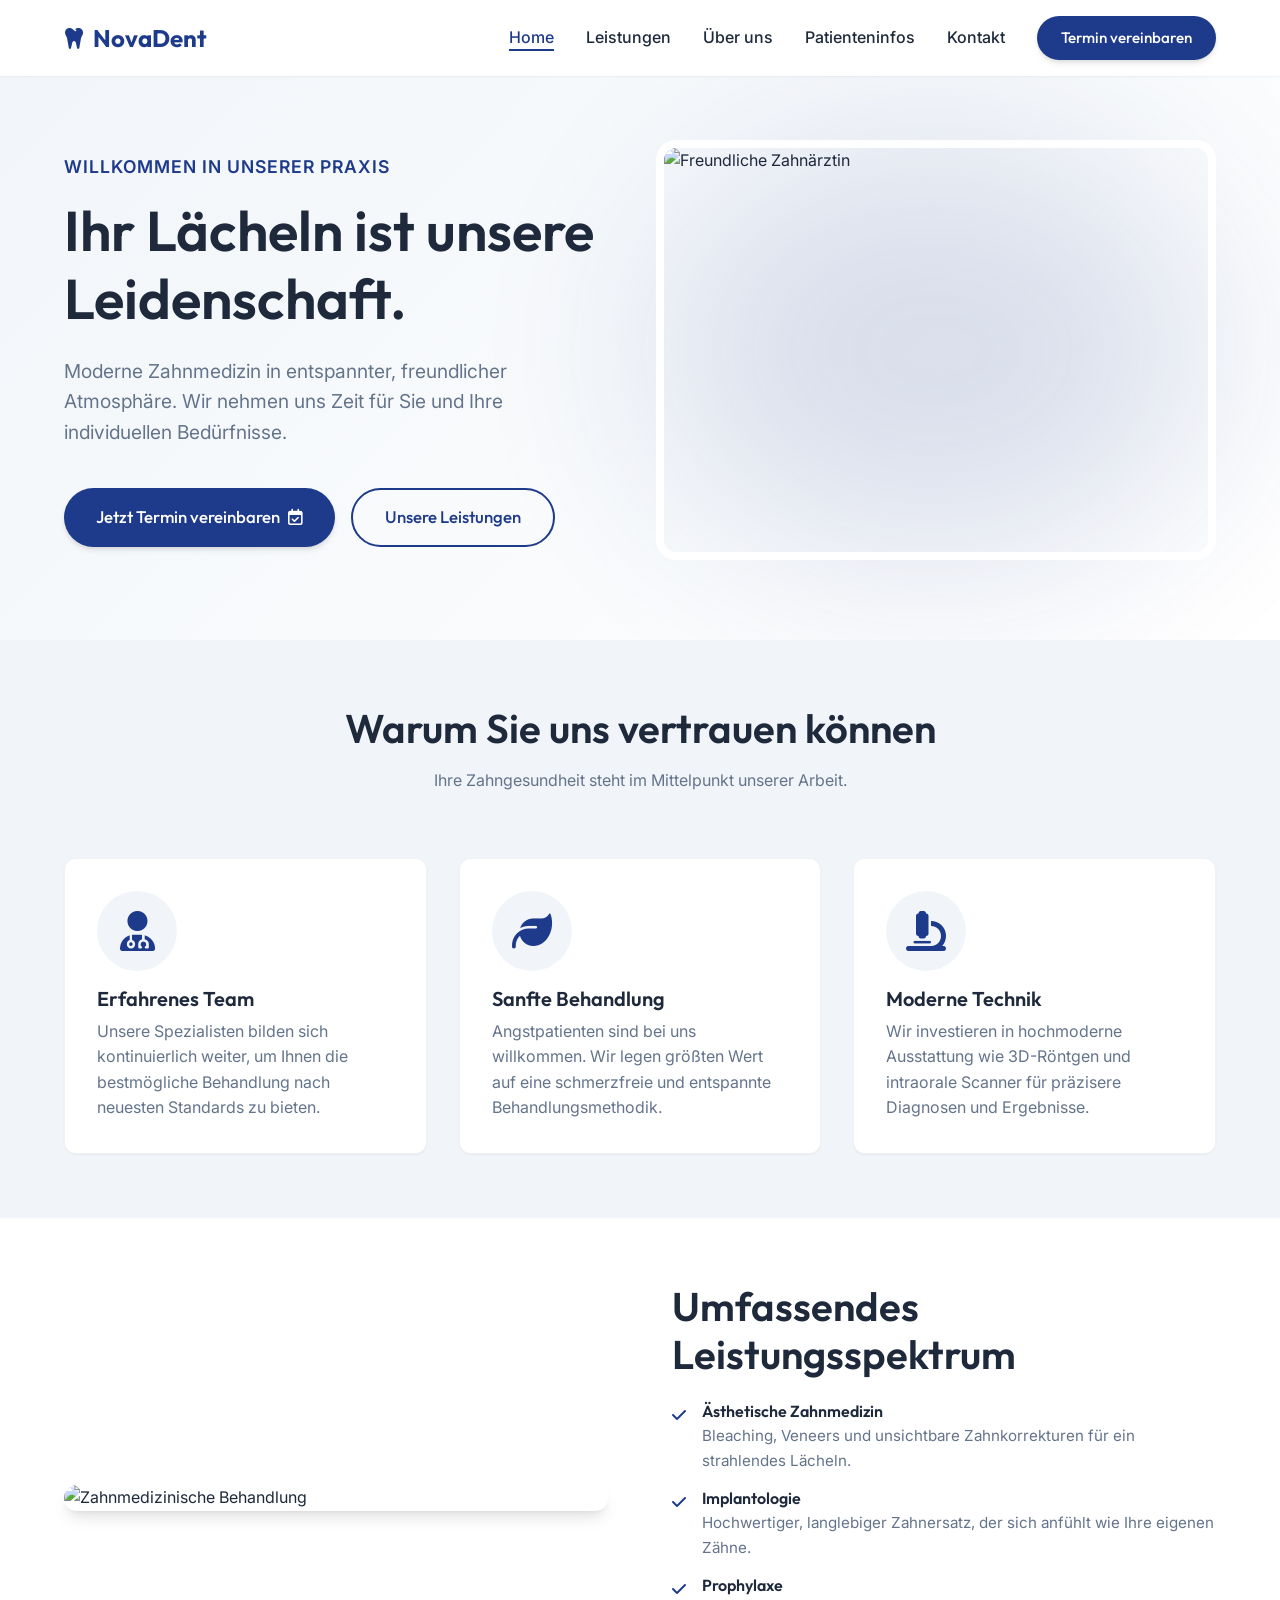
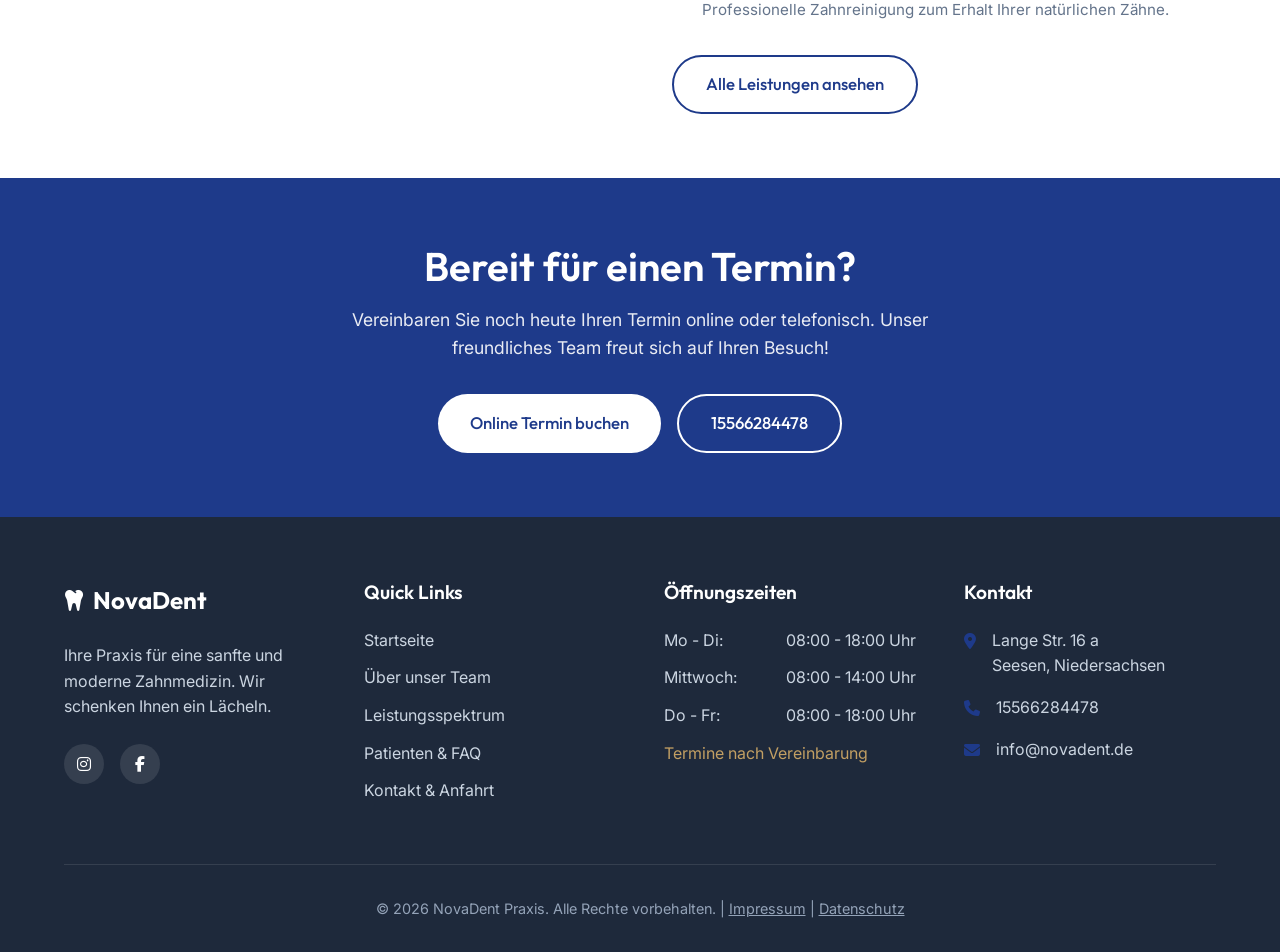
==== index.html @ 2373de5b "Website hochgeladen" ====
<!DOCTYPE html>
<html lang="de">

<head>
    <meta charset="UTF-8">
    <meta name="viewport" content="width=device-width, initial-scale=1.0">
    <title>Zahnarztpraxis Dr. Muster | Moderne & Sanfte Zahnheilkunde</title>
    <meta name="description"
        content="Ihre moderne Zahnarztpraxis für Implantologie, Ästhetik und angstfreie Behandlung. Vereinbaren Sie jetzt einen Termin!">

    <!-- Font Awesome for Icons -->
    <link rel="stylesheet" href="https://cdnjs.cloudflare.com/ajax/libs/font-awesome/6.4.0/css/all.min.css">

    <!-- Core CSS -->
    <link rel="stylesheet" href="css/styles.css">
</head>

<body>

    <!-- Header & Navigation -->
    <header class="site-header">
        <div class="container header-inner">
            <a href="index.html" class="logo">
                <i class="fa-solid fa-tooth"></i>
                <span style="color: var(--primary-color);">Nova<strong>Dent</strong></span>
            </a>

            <button class="mobile-menu-btn" aria-label="Menu">
                <i class="fa-solid fa-bars"></i>
            </button>

            <nav class="main-nav">
                <ul>
                    <li><a href="index.html" class="nav-link active">Home</a></li>
                    <li><a href="leistungen.html" class="nav-link">Leistungen</a></li>
                    <li><a href="ueber-uns.html" class="nav-link">Über uns</a></li>
                    <li><a href="patienten.html" class="nav-link">Patienteninfos</a></li>
                    <li><a href="kontakt.html" class="nav-link">Kontakt</a></li>
                    <li><a href="kontakt.html" class="btn btn-primary"
                            style="padding: 0.6rem 1.5rem; font-size: 0.95rem;">Termin vereinbaren</a></li>
                </ul>
            </nav>
        </div>
    </header>

    <main>
        <!-- Hero Section -->
        <section class="hero-section"
            style="padding-top: 140px; padding-bottom: 80px; position: relative; overflow: hidden; background: linear-gradient(135deg, var(--secondary-color) 0%, rgba(255,255,255,1) 100%);">
            <div class="container grid grid-2" style="align-items: center;">
                <div class="hero-content fade-in" style="z-index: 1;">
                    <span
                        style="color: var(--primary-color); font-weight: 600; font-size: 1.1rem; text-transform: uppercase; letter-spacing: 1px; display: block; margin-bottom: 1rem;">Willkommen
                        in unserer Praxis</span>
                    <h1 style="font-size: 3.5rem; margin-bottom: 1.5rem; color: var(--text-dark);">Ihr Lächeln ist
                        unsere Leidenschaft.</h1>
                    <p style="font-size: 1.2rem; color: var(--text-muted); margin-bottom: 2.5rem; max-width: 500px;">
                        Moderne Zahnmedizin in entspannter, freundlicher Atmosphäre. Wir nehmen uns Zeit für Sie und
                        Ihre individuellen Bedürfnisse.
                    </p>
                    <div style="display: flex; gap: 1rem; flex-wrap: wrap;">
                        <a href="kontakt.html" class="btn btn-primary">Jetzt Termin vereinbaren <i
                                class="fa-regular fa-calendar-check" style="margin-left: 0.5rem;"></i></a>
                        <a href="leistungen.html" class="btn btn-outline">Unsere Leistungen</a>
                    </div>
                </div>
                <div class="hero-image fade-in" style="position: relative; z-index: 1;">
                    <!-- Placeholder for Hero Image - Soft glowing effect behind -->
                    <div
                        style="position: absolute; width: 100%; height: 100%; background: var(--primary-color); border-radius: 50%; filter: blur(100px); opacity: 0.15; top: 0; left: 0; z-index: -1;">
                    </div>
                    <img src="https://images.unsplash.com/photo-1606811841689-23dfddce3e95?ixlib=rb-4.0.3&auto=format&fit=crop&w=800&q=80"
                        alt="Freundliche Zahnärztin"
                        style="border-radius: 20px; box-shadow: var(--shadow-xl); object-fit: cover; aspect-ratio: 4/3; width: 100%; border: 8px solid white;">
                </div>
            </div>
        </section>

        <!-- Trust / Features Section -->
        <section class="section section-bg">
            <div class="container">
                <div class="text-center mb-xl fade-in">
                    <h2 style="font-size: 2.5rem;">Warum Sie uns vertrauen können</h2>
                    <p class="text-muted" style="max-width: 600px; margin: 1rem auto 0;">Ihre Zahngesundheit steht im
                        Mittelpunkt unserer Arbeit.</p>
                </div>

                <div class="grid grid-3">
                    <div class="card fade-in" style="transition-delay: 0.1s;">
                        <div class="card-icon"><i class="fa-solid fa-user-doctor"></i></div>
                        <h3 class="card-title">Erfahrenes Team</h3>
                        <p class="card-desc">Unsere Spezialisten bilden sich kontinuierlich weiter, um Ihnen die
                            bestmögliche Behandlung nach neuesten Standards zu bieten.</p>
                    </div>
                    <div class="card fade-in" style="transition-delay: 0.2s;">
                        <div class="card-icon"><i class="fa-solid fa-leaf"></i></div>
                        <h3 class="card-title">Sanfte Behandlung</h3>
                        <p class="card-desc">Angstpatienten sind bei uns willkommen. Wir legen größten Wert auf eine
                            schmerzfreie und entspannte Behandlungsmethodik.</p>
                    </div>
                    <div class="card fade-in" style="transition-delay: 0.3s;">
                        <div class="card-icon"><i class="fa-solid fa-microscope"></i></div>
                        <h3 class="card-title">Moderne Technik</h3>
                        <p class="card-desc">Wir investieren in hochmoderne Ausstattung wie 3D-Röntgen und intraorale
                            Scanner für präzisere Diagnosen und Ergebnisse.</p>
                    </div>
                </div>
            </div>
        </section>

        <!-- Mini Services Teaser -->
        <section class="section">
            <div class="container">
                <div class="grid grid-2" style="align-items: center; gap: 4rem;">
                    <div class="fade-in">
                        <img src="https://images.unsplash.com/photo-1629909615184-74f495363b67?ixlib=rb-4.0.3&auto=format&fit=crop&w=800&q=80"
                            alt="Zahnmedizinische Behandlung"
                            style="border-radius: 20px; box-shadow: var(--shadow-lg);">
                    </div>
                    <div class="fade-in">
                        <h2 style="font-size: 2.5rem; margin-bottom: 1.5rem;">Umfassendes Leistungsspektrum</h2>
                        <ul style="margin-bottom: 2rem;">
                            <li style="display: flex; align-items: flex-start; gap: 1rem; margin-bottom: 1rem;">
                                <i class="fa-solid fa-check" style="color: var(--primary-color); margin-top: 5px;"></i>
                                <div>
                                    <h4 style="margin-bottom: 0.2rem;">Ästhetische Zahnmedizin</h4>
                                    <p class="text-muted" style="font-size: 0.95rem;">Bleaching, Veneers und unsichtbare
                                        Zahnkorrekturen für ein strahlendes Lächeln.</p>
                                </div>
                            </li>
                            <li style="display: flex; align-items: flex-start; gap: 1rem; margin-bottom: 1rem;">
                                <i class="fa-solid fa-check" style="color: var(--primary-color); margin-top: 5px;"></i>
                                <div>
                                    <h4 style="margin-bottom: 0.2rem;">Implantologie</h4>
                                    <p class="text-muted" style="font-size: 0.95rem;">Hochwertiger, langlebiger
                                        Zahnersatz, der sich anfühlt wie Ihre eigenen Zähne.</p>
                                </div>
                            </li>
                            <li style="display: flex; align-items: flex-start; gap: 1rem; margin-bottom: 1rem;">
                                <i class="fa-solid fa-check" style="color: var(--primary-color); margin-top: 5px;"></i>
                                <div>
                                    <h4 style="margin-bottom: 0.2rem;">Prophylaxe</h4>
                                    <p class="text-muted" style="font-size: 0.95rem;">Professionelle Zahnreinigung zum
                                        Erhalt Ihrer natürlichen Zähne.</p>
                                </div>
                            </li>
                        </ul>
                        <a href="leistungen.html" class="btn btn-outline" style="min-width: 200px;">Alle Leistungen
                            ansehen</a>
                    </div>
                </div>
            </div>
        </section>

        <!-- Call to Action Section -->
        <section class="section" style="background-color: var(--primary-color); color: white; text-align: center;">
            <div class="container fade-in">
                <h2 style="color: white; font-size: 2.5rem; margin-bottom: 1rem;">Bereit für einen Termin?</h2>
                <p
                    style="font-size: 1.1rem; opacity: 0.9; margin-bottom: 2rem; max-width: 600px; margin-left: auto; margin-right: auto;">
                    Vereinbaren Sie noch heute Ihren Termin online oder telefonisch. Unser freundliches Team freut sich
                    auf Ihren Besuch!
                </p>
                <div style="display: flex; gap: 1rem; justify-content: center; flex-wrap: wrap;">
                    <a href="kontakt.html" class="btn"
                        style="background-color: white; color: var(--primary-color);">Online Termin buchen</a>
                    <a href="tel:15566284478" class="btn btn-outline"
                        style="border-color: white; color: white;">15566284478</a>
                </div>
            </div>
        </section>
    </main>

    <!-- Footer -->
    <footer class="site-footer">
        <div class="container">
            <div class="footer-grid">
                <div class="footer-col">
                    <a href="index.html" class="logo"
                        style="color: white; margin-bottom: 1.5rem; display: inline-flex;">
                        <i class="fa-solid fa-tooth"></i>
                        <span style="color: white;">Nova<strong>Dent</strong></span>
                    </a>
                    <p style="color: #cbd5e1; margin-bottom: 1.5rem;">
                        Ihre Praxis für eine sanfte und moderne Zahnmedizin. Wir schenken Ihnen ein Lächeln.
                    </p>
                    <div style="display: flex; gap: 1rem;">
                        <a href="#"
                            style="width: 40px; height: 40px; border-radius: 50%; background: rgba(255,255,255,0.1); display: flex; align-items: center; justify-content: center; color: white; transition: all 0.3s;"><i
                                class="fa-brands fa-instagram"></i></a>
                        <a href="#"
                            style="width: 40px; height: 40px; border-radius: 50%; background: rgba(255,255,255,0.1); display: flex; align-items: center; justify-content: center; color: white; transition: all 0.3s;"><i
                                class="fa-brands fa-facebook-f"></i></a>
                    </div>
                </div>

                <div class="footer-col">
                    <h4>Quick Links</h4>
                    <ul class="footer-links">
                        <li><a href="index.html">Startseite</a></li>
                        <li><a href="ueber-uns.html">Über unser Team</a></li>
                        <li><a href="leistungen.html">Leistungsspektrum</a></li>
                        <li><a href="patienten.html">Patienten & FAQ</a></li>
                        <li><a href="kontakt.html">Kontakt & Anfahrt</a></li>
                    </ul>
                </div>

                <div class="footer-col">
                    <h4>Öffnungszeiten</h4>
                    <ul class="footer-links" style="color: #cbd5e1;">
                        <li style="display: flex; justify-content: space-between;"><span>Mo - Di:</span> <span>08:00 -
                                18:00 Uhr</span></li>
                        <li style="display: flex; justify-content: space-between;"><span>Mittwoch:</span> <span>08:00 -
                                14:00 Uhr</span></li>
                        <li style="display: flex; justify-content: space-between;"><span>Do - Fr:</span> <span>08:00 -
                                18:00 Uhr</span></li>
                        <li
                            style="display: flex; justify-content: space-between; margin-top: 0.5rem; color: var(--accent-color);">
                            <span>Termine nach Vereinbarung</span>
                        </li>
                    </ul>
                </div>

                <div class="footer-col">
                    <h4>Kontakt</h4>
                    <ul class="footer-contact">
                        <li>
                            <i class="fa-solid fa-location-dot"></i>
                            <div>
                                Lange Str. 16 a<br>
                                Seesen, Niedersachsen
                            </div>
                        </li>
                        <li>
                            <i class="fa-solid fa-phone"></i>
                            <div>
                                <a href="tel:15566284478" style="color: inherit;">15566284478</a>
                            </div>
                        </li>
                        <li>
                            <i class="fa-solid fa-envelope"></i>
                            <div>
                                <a href="mailto:info@novadent.de" style="color: inherit;">info@novadent.de</a>
                            </div>
                        </li>
                    </ul>
                </div>
            </div>

            <div class="footer-bottom">
                <p>&copy; 2026 NovaDent Praxis. Alle Rechte vorbehalten. | <a href="impressum.html"
                        style="color: inherit; text-decoration: underline;">Impressum</a> | <a href="#"
                        style="color: inherit; text-decoration: underline;">Datenschutz</a></p>
            </div>
        </div>
    </footer>

    <!-- Core Script -->
    <script src="js/main.js"></script>
</body>

</html>
---- css/styles.css ----
@import url('https://fonts.googleapis.com/css2?family=Inter:wght@300;400;500;600&family=Outfit:wght@300;400;500;600;700&display=swap');

:root {
  /* Colors */
  --primary-color: #1e3a8a;
  /* Deep Navy Blue */
  --primary-hover: #1e40af;
  /* Brighter Navy */
  --secondary-color: #f1f5f9;
  /* Slate 100 soft gray */
  --accent-color: #c29f63;
  /* Champagne Gold */
  --accent-hover: #9c7b41;

  --text-dark: #1e293b;
  --text-muted: #64748b;
  --bg-color: #ffffff;
  --bg-section: #f1f5f9;

  /* Typography */
  --font-heading: 'Outfit', sans-serif;
  --font-body: 'Inter', sans-serif;

  /* Layout & Spacing */
  --container-width: 1200px;
  --spacing-sm: 0.5rem;
  --spacing-md: 1rem;
  --spacing-lg: 2rem;
  --spacing-xl: 4rem;
  --spacing-xxl: 6rem;

  /* UI Elements */
  --border-radius: 12px;
  --border-radius-pill: 9999px;
  --shadow-sm: 0 1px 2px 0 rgb(0 0 0 / 0.05);
  --shadow-md: 0 4px 6px -1px rgb(0 0 0 / 0.1), 0 2px 4px -2px rgb(0 0 0 / 0.1);
  --shadow-lg: 0 10px 15px -3px rgb(0 0 0 / 0.1), 0 4px 6px -4px rgb(0 0 0 / 0.1);

  /* Transitions */
  --transition-fast: 0.2s ease-in-out;
  --transition-normal: 0.3s ease-in-out;
}

/* ========================================= */
/* Reset & Base Styles                       */
/* ========================================= */
* {
  margin: 0;
  padding: 0;
  box-sizing: border-box;
}

html {
  scroll-behavior: smooth;
  font-size: 16px;
}

body {
  font-family: var(--font-body);
  color: var(--text-dark);
  background-color: var(--bg-color);
  line-height: 1.6;
  overflow-x: hidden;
}

h1,
h2,
h3,
h4,
h5,
h6 {
  font-family: var(--font-heading);
  font-weight: 600;
  line-height: 1.2;
  color: var(--text-dark);
}

a {
  text-decoration: none;
  color: inherit;
}

ul {
  list-style: none;
}

img {
  max-width: 100%;
  height: auto;
  display: block;
}

/* ========================================= */
/* Layout & Utilities                        */
/* ========================================= */
.container {
  max-width: var(--container-width);
  margin: 0 auto;
  padding: 0 1.5rem;
}

.section {
  padding: var(--spacing-xl) 0;
}

.section-bg {
  background-color: var(--bg-section);
}

.text-center {
  text-align: center;
}

.text-muted {
  color: var(--text-muted);
}

.mb-sm {
  margin-bottom: var(--spacing-sm);
}

.mb-md {
  margin-bottom: var(--spacing-md);
}

.mb-lg {
  margin-bottom: var(--spacing-lg);
}

.mb-xl {
  margin-bottom: var(--spacing-xl);
}

.grid {
  display: grid;
  gap: 2rem;
}

.grid-2 {
  grid-template-columns: repeat(1, 1fr);
}

.grid-3 {
  grid-template-columns: repeat(1, 1fr);
}

.grid-4 {
  grid-template-columns: repeat(1, 1fr);
}

@media (min-width: 768px) {
  .grid-2 {
    grid-template-columns: repeat(2, 1fr);
  }

  .grid-3 {
    grid-template-columns: repeat(2, 1fr);
  }

  .grid-4 {
    grid-template-columns: repeat(2, 1fr);
  }
}

@media (min-width: 1024px) {
  .grid-3 {
    grid-template-columns: repeat(3, 1fr);
  }

  .grid-4 {
    grid-template-columns: repeat(4, 1fr);
  }
}

/* ========================================= */
/* Components                                */
/* ========================================= */

/* Buttons */
.btn {
  display: inline-flex;
  align-items: center;
  justify-content: center;
  padding: 0.875rem 2rem;
  font-family: var(--font-heading);
  font-weight: 500;
  border-radius: var(--border-radius-pill);
  transition: all var(--transition-normal);
  cursor: pointer;
  border: none;
  font-size: 1.05rem;
}

.btn-primary {
  background-color: var(--primary-color);
  color: white;
  box-shadow: var(--shadow-md);
}

.btn-primary:hover {
  background-color: var(--primary-hover);
  transform: translateY(-2px);
  box-shadow: var(--shadow-lg);
}

.btn-outline {
  background-color: transparent;
  color: var(--primary-color);
  border: 2px solid var(--primary-color);
}

.btn-outline:hover {
  background-color: var(--primary-color);
  color: white;
}

/* Header */
.site-header {
  position: fixed;
  top: 0;
  left: 0;
  width: 100%;
  background-color: rgba(255, 255, 255, 0.95);
  backdrop-filter: blur(10px);
  z-index: 1000;
  transition: all var(--transition-normal);
  box-shadow: var(--shadow-sm);
  padding: 1rem 0;
}

.site-header.scrolled {
  padding: 0.5rem 0;
  box-shadow: var(--shadow-md);
}

.header-inner {
  display: flex;
  justify-content: space-between;
  align-items: center;
}

.logo {
  font-family: var(--font-heading);
  font-size: 1.5rem;
  font-weight: 700;
  color: var(--primary-color);
  display: flex;
  align-items: center;
  gap: 0.5rem;
}

.logo span {
  color: var(--text-dark);
}

.main-nav ul {
  display: flex;
  gap: 2rem;
  align-items: center;
}

.nav-link {
  font-weight: 500;
  color: var(--text-dark);
  transition: color var(--transition-fast);
  position: relative;
}

.nav-link:hover,
.nav-link.active {
  color: var(--primary-color);
}

.nav-link::after {
  content: '';
  position: absolute;
  bottom: -4px;
  left: 0;
  width: 0%;
  height: 2px;
  background-color: var(--primary-color);
  transition: width var(--transition-normal);
}

.nav-link:hover::after,
.nav-link.active::after {
  width: 100%;
}

.mobile-menu-btn {
  display: none;
  background: none;
  border: none;
  cursor: pointer;
  font-size: 1.5rem;
  color: var(--text-dark);
}

@media (max-width: 992px) {
  .main-nav {
    display: none;
    position: absolute;
    top: 100%;
    left: 0;
    width: 100%;
    background-color: white;
    box-shadow: var(--shadow-md);
    padding: 1rem 0;
  }

  .main-nav.active {
    display: block;
  }

  .main-nav ul {
    flex-direction: column;
    gap: 1rem;
    text-align: center;
  }

  .mobile-menu-btn {
    display: block;
  }
}

/* Cards */
.card {
  background-color: white;
  border-radius: var(--border-radius);
  padding: 2rem;
  box-shadow: var(--shadow-sm);
  transition: all var(--transition-normal);
  border: 1px solid rgba(0, 0, 0, 0.05);
  height: 100%;
  display: flex;
  flex-direction: column;
}

.card:hover {
  transform: translateY(-5px);
  box-shadow: var(--shadow-lg);
}

.card-icon {
  font-size: 2.5rem;
  color: var(--primary-color);
  margin-bottom: 1rem;
  background: var(--secondary-color);
  width: 80px;
  height: 80px;
  display: flex;
  align-items: center;
  justify-content: center;
  border-radius: 50%;
}

.card-title {
  margin-bottom: 0.5rem;
  font-size: 1.25rem;
}

.card-desc {
  color: var(--text-muted);
  flex-grow: 1;
}

/* Footer */
.site-footer {
  background-color: var(--text-dark);
  color: white;
  padding: 4rem 0 2rem;
}

.footer-grid {
  display: grid;
  grid-template-columns: repeat(1, 1fr);
  gap: 3rem;
  margin-bottom: 3rem;
}

@media (min-width: 768px) {
  .footer-grid {
    grid-template-columns: repeat(2, 1fr);
  }
}

@media (min-width: 1024px) {
  .footer-grid {
    grid-template-columns: repeat(4, 1fr);
  }
}

.footer-col h4 {
  color: white;
  margin-bottom: 1.5rem;
  font-size: 1.2rem;
}

.footer-links li {
  margin-bottom: 0.75rem;
}

.footer-links a {
  color: #cbd5e1;
  transition: color var(--transition-fast);
}

.footer-links a:hover {
  color: var(--primary-color);
}

.footer-contact li {
  display: flex;
  gap: 1rem;
  margin-bottom: 1rem;
  color: #cbd5e1;
}

.footer-contact i {
  color: var(--primary-color);
  margin-top: 5px;
}

.footer-bottom {
  text-align: center;
  padding-top: 2rem;
  border-top: 1px solid rgba(255, 255, 255, 0.1);
  color: #94a3b8;
  font-size: 0.9rem;
}

/* Animations */
.fade-in {
  opacity: 0;
  transform: translateY(20px);
  transition: opacity 0.8s ease-out, transform 0.8s ease-out;
}

.fade-in.is-visible {
  opacity: 1;
  transform: translateY(0);
}
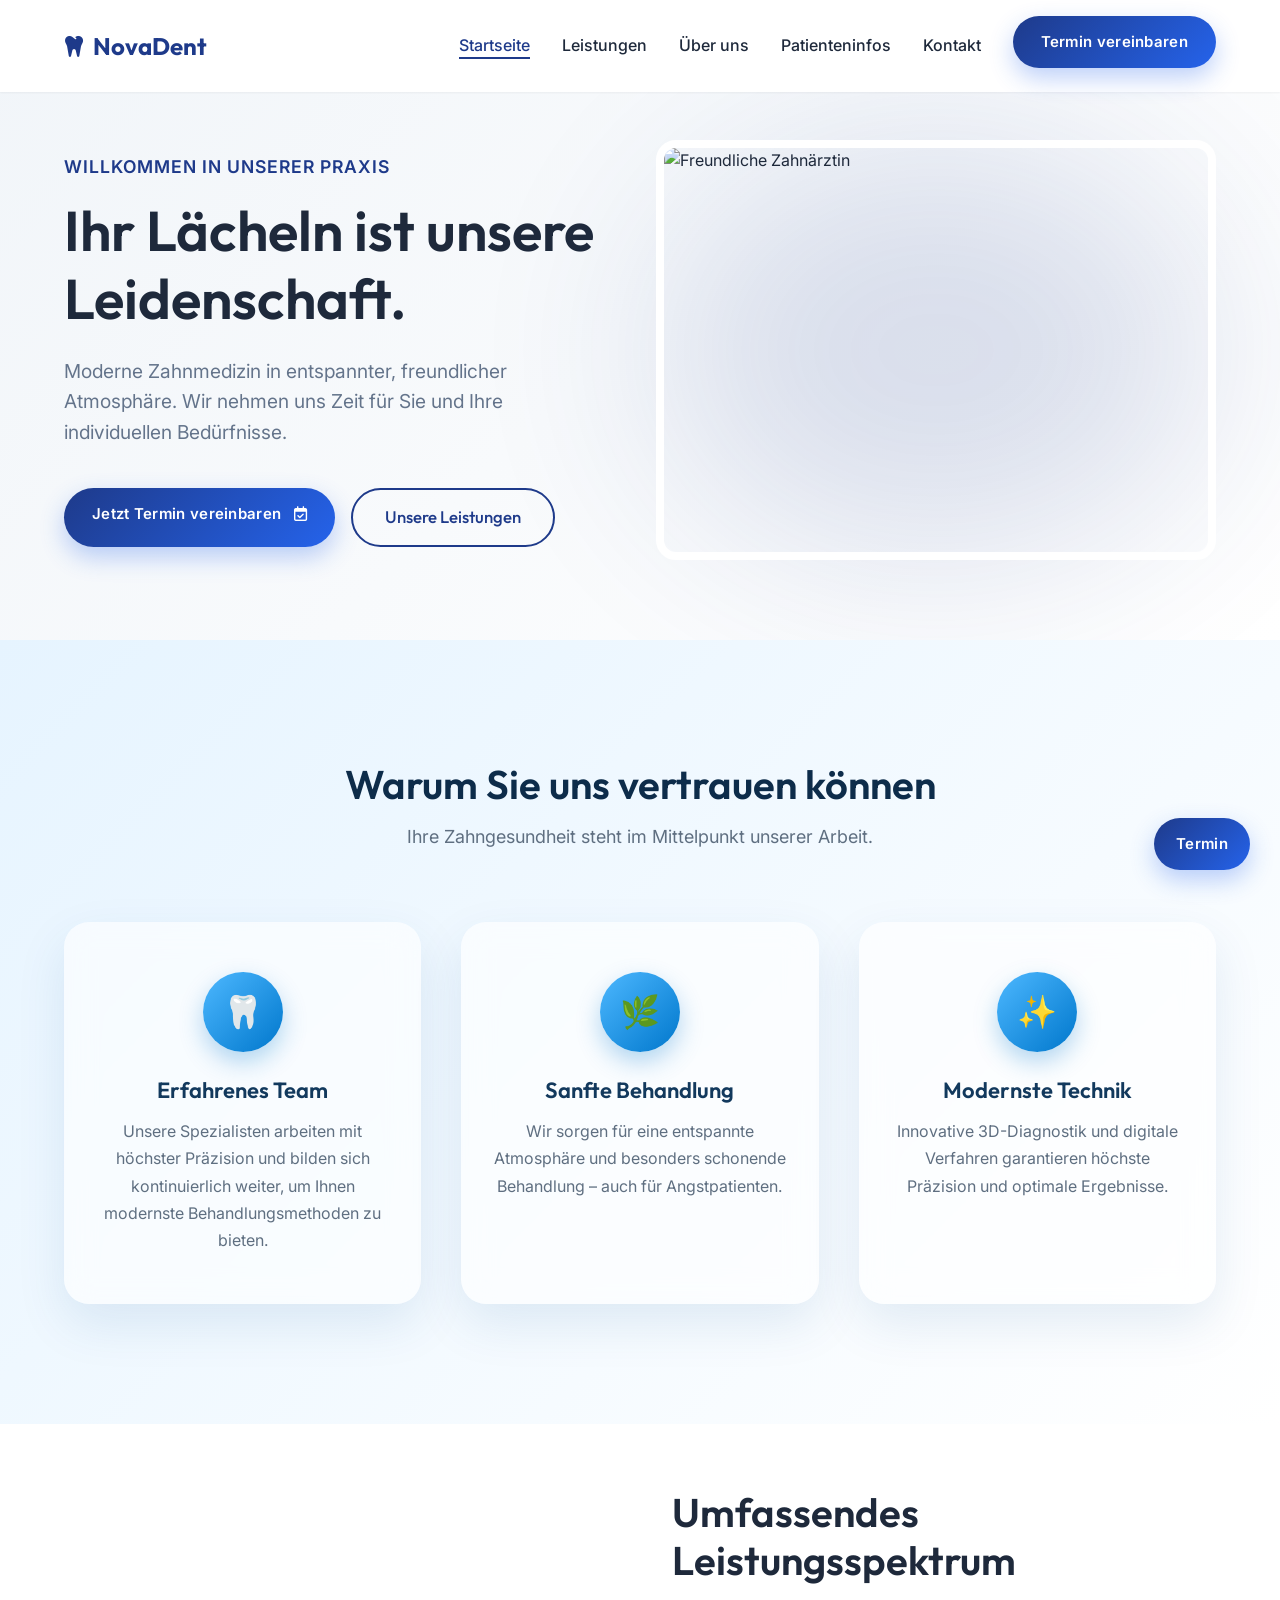
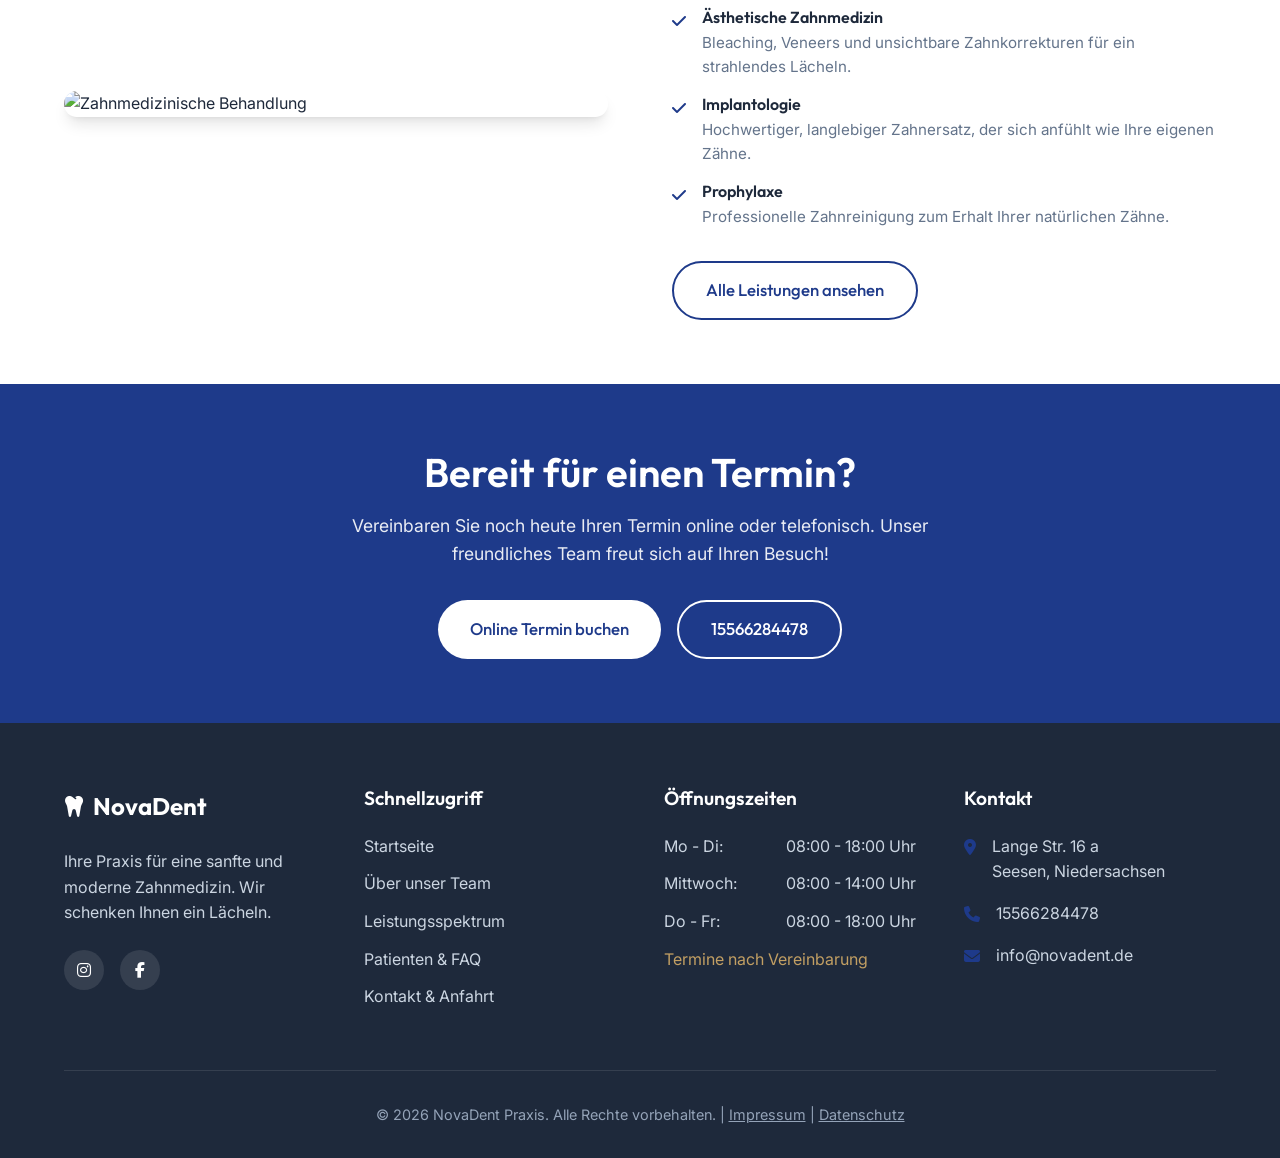
==== commit eb8755f2: "Update: Design Änderungen und neuer Button hinzugefügt" ====
--- a/index.html
+++ b/index.html
@@ -25,19 +25,18 @@
                 <span style="color: var(--primary-color);">Nova<strong>Dent</strong></span>
             </a>
 
-            <button class="mobile-menu-btn" aria-label="Menu">
+            <button class="mobile-menu-btn" aria-label="Menü">
                 <i class="fa-solid fa-bars"></i>
             </button>
 
             <nav class="main-nav">
                 <ul>
-                    <li><a href="index.html" class="nav-link active">Home</a></li>
+                    <li><a href="index.html" class="nav-link active">Startseite</a></li>
                     <li><a href="leistungen.html" class="nav-link">Leistungen</a></li>
                     <li><a href="ueber-uns.html" class="nav-link">Über uns</a></li>
                     <li><a href="patienten.html" class="nav-link">Patienteninfos</a></li>
                     <li><a href="kontakt.html" class="nav-link">Kontakt</a></li>
-                    <li><a href="kontakt.html" class="btn btn-primary"
-                            style="padding: 0.6rem 1.5rem; font-size: 0.95rem;">Termin vereinbaren</a></li>
+                    <li><a href="kontakt.html" class="nova-btn">Termin vereinbaren</a></li>
                 </ul>
             </nav>
         </div>
@@ -59,7 +58,7 @@
                         Ihre individuellen Bedürfnisse.
                     </p>
                     <div style="display: flex; gap: 1rem; flex-wrap: wrap;">
-                        <a href="kontakt.html" class="btn btn-primary">Jetzt Termin vereinbaren <i
+                        <a href="kontakt.html" class="nova-btn">Jetzt Termin vereinbaren <i
                                 class="fa-regular fa-calendar-check" style="margin-left: 0.5rem;"></i></a>
                         <a href="leistungen.html" class="btn btn-outline">Unsere Leistungen</a>
                     </div>
@@ -76,34 +75,41 @@
             </div>
         </section>
 
-        <!-- Trust / Features Section -->
-        <section class="section section-bg">
+        <!-- Why Us Creative Section -->
+        <section class="why-us-creative">
             <div class="container">
-                <div class="text-center mb-xl fade-in">
-                    <h2 style="font-size: 2.5rem;">Warum Sie uns vertrauen können</h2>
-                    <p class="text-muted" style="max-width: 600px; margin: 1rem auto 0;">Ihre Zahngesundheit steht im
-                        Mittelpunkt unserer Arbeit.</p>
-                </div>
-
-                <div class="grid grid-3">
-                    <div class="card fade-in" style="transition-delay: 0.1s;">
-                        <div class="card-icon"><i class="fa-solid fa-user-doctor"></i></div>
-                        <h3 class="card-title">Erfahrenes Team</h3>
-                        <p class="card-desc">Unsere Spezialisten bilden sich kontinuierlich weiter, um Ihnen die
-                            bestmögliche Behandlung nach neuesten Standards zu bieten.</p>
-                    </div>
-                    <div class="card fade-in" style="transition-delay: 0.2s;">
-                        <div class="card-icon"><i class="fa-solid fa-leaf"></i></div>
-                        <h3 class="card-title">Sanfte Behandlung</h3>
-                        <p class="card-desc">Angstpatienten sind bei uns willkommen. Wir legen größten Wert auf eine
-                            schmerzfreie und entspannte Behandlungsmethodik.</p>
-                    </div>
-                    <div class="card fade-in" style="transition-delay: 0.3s;">
-                        <div class="card-icon"><i class="fa-solid fa-microscope"></i></div>
-                        <h3 class="card-title">Moderne Technik</h3>
-                        <p class="card-desc">Wir investieren in hochmoderne Ausstattung wie 3D-Röntgen und intraorale
-                            Scanner für präzisere Diagnosen und Ergebnisse.</p>
-                    </div>
+                <h2>Warum Sie uns vertrauen können</h2>
+                <p class="subtitle">Ihre Zahngesundheit steht im Mittelpunkt unserer Arbeit.</p>
+
+                <div class="creative-cards">
+
+                    <div class="creative-card">
+                        <div class="circle">🦷</div>
+                        <h3>Erfahrenes Team</h3>
+                        <p>
+                            Unsere Spezialisten arbeiten mit höchster Präzision und bilden sich
+                            kontinuierlich weiter, um Ihnen modernste Behandlungsmethoden zu bieten.
+                        </p>
+                    </div>
+
+                    <div class="creative-card">
+                        <div class="circle">🌿</div>
+                        <h3>Sanfte Behandlung</h3>
+                        <p>
+                            Wir sorgen für eine entspannte Atmosphäre und besonders
+                            schonende Behandlung – auch für Angstpatienten.
+                        </p>
+                    </div>
+
+                    <div class="creative-card">
+                        <div class="circle">✨</div>
+                        <h3>Modernste Technik</h3>
+                        <p>
+                            Innovative 3D-Diagnostik und digitale Verfahren garantieren
+                            höchste Präzision und optimale Ergebnisse.
+                        </p>
+                    </div>
+
                 </div>
             </div>
         </section>
@@ -195,7 +201,7 @@
                 </div>
 
                 <div class="footer-col">
-                    <h4>Quick Links</h4>
+                    <h4>Schnellzugriff</h4>
                     <ul class="footer-links">
                         <li><a href="index.html">Startseite</a></li>
                         <li><a href="ueber-uns.html">Über unser Team</a></li>
@@ -257,6 +263,11 @@
 
     <!-- Core Script -->
     <script src="js/main.js"></script>
+    <!-- Floating Contact Button -->
+    <a href="kontakt.html" class="nova-btn floating-btn">
+        Termin
+    </a>
+
 </body>
 
 </html>
--- a/css/styles.css
+++ b/css/styles.css
@@ -439,4 +439,258 @@
 .fade-in.is-visible {
   opacity: 1;
   transform: translateY(0);
+}
+
+/* Why Us Section - Creative Version */
+.why-us-creative {
+  padding: 120px 20px;
+  background: linear-gradient(135deg, #e6f4ff, #ffffff);
+  text-align: center;
+  position: relative;
+  overflow: hidden;
+}
+
+.why-us-creative h2 {
+  font-size: 40px;
+  color: #0d2c4a;
+  margin-bottom: 15px;
+}
+
+.why-us-creative .subtitle {
+  font-size: 18px;
+  color: #5f6f81;
+  margin-bottom: 70px;
+}
+
+.creative-cards {
+  display: grid;
+  grid-template-columns: repeat(auto-fit, minmax(280px, 1fr));
+  gap: 40px;
+  max-width: 1200px;
+  margin: auto;
+}
+
+.creative-card {
+  backdrop-filter: blur(15px);
+  background: rgba(255, 255, 255, 0.6);
+  border-radius: 25px;
+  padding: 50px 30px;
+  box-shadow: 0 20px 50px rgba(0, 80, 150, 0.1);
+  transition: 0.4s ease;
+  position: relative;
+  animation: float 4s ease-in-out infinite;
+}
+
+.creative-card:hover {
+  transform: translateY(-15px) scale(1.03);
+  box-shadow: 0 30px 60px rgba(0, 80, 150, 0.2);
+}
+
+.circle {
+  width: 80px;
+  height: 80px;
+  margin: 0 auto 25px;
+  border-radius: 50%;
+  background: linear-gradient(135deg, #4db8ff, #0077cc);
+  display: flex;
+  align-items: center;
+  justify-content: center;
+  font-size: 32px;
+  color: white;
+  box-shadow: 0 10px 25px rgba(0, 119, 204, 0.3);
+}
+
+.creative-card h3 {
+  font-size: 22px;
+  margin-bottom: 15px;
+  color: #12395d;
+}
+
+.creative-card p {
+  font-size: 16px;
+  line-height: 1.7;
+  color: #5f6f81;
+}
+
+@keyframes float {
+  0% {
+    transform: translateY(0px);
+  }
+
+  50% {
+    transform: translateY(-8px);
+  }
+
+  100% {
+    transform: translateY(0px);
+  }
+}
+
+/* SERVICES GRID */
+.services {
+  display: grid;
+  grid-template-columns: repeat(auto-fit, minmax(300px, 1fr));
+  gap: 35px;
+  max-width: 1200px;
+  margin: auto;
+  padding: 80px 20px;
+  align-items: start;
+}
+
+/* SERVICE BOXES - NEW DESIGN */
+.services .service-box {
+  background: #ffffff;
+  border-radius: 16px;
+  padding: 25px;
+  box-shadow: 0 5px 20px rgba(0, 0, 0, 0.05);
+  transition: all 0.3s ease;
+  border: 2px solid transparent;
+  cursor: pointer;
+  text-align: center;
+  display: flex;
+  flex-direction: column;
+}
+
+.services .service-box img {
+  width: 100%;
+  height: 220px;
+  object-fit: cover;
+  border-radius: 12px;
+  margin-bottom: 20px;
+}
+
+.services .service-box:hover {
+  transform: translateY(-5px);
+}
+
+/* Aktiver Zustand (blauer Glow) */
+.services .service-box.active {
+  border: 2px solid #1e88e5;
+  box-shadow: 0 0 15px rgba(30, 136, 229, 0.5);
+}
+
+.services .card-inner {
+  padding: 30px;
+}
+
+.services .service-card h3 {
+  font-size: 22px;
+  color: #12395d;
+  margin-bottom: 15px;
+}
+
+.services .service-card p {
+  font-size: 15px;
+  color: #6b7c93;
+  margin-bottom: 20px;
+}
+
+.service-btn {
+  display: block;
+  margin: 0 auto;
+  padding: 12px 25px;
+  border: none;
+  border-radius: 30px;
+  background: linear-gradient(135deg, #4db8ff, #0077cc);
+  color: white;
+  cursor: pointer;
+  font-weight: 600;
+  transition: 0.3s ease;
+}
+
+.service-btn:hover {
+  background: linear-gradient(135deg, #0077cc, #005fa3);
+  transform: scale(1.05);
+}
+
+.extra-info {
+  max-height: 0;
+  overflow: hidden;
+  transition: all 0.4s ease;
+  opacity: 0;
+  text-align: left;
+  color: #6b7c93;
+}
+
+.extra-info.active {
+  max-height: 600px;
+  opacity: 1;
+  margin-top: 20px;
+}
+
+.extra-info p {
+  margin-bottom: 15px;
+}
+
+.extra-info ul {
+  padding-left: 0;
+  list-style: none;
+  margin-top: 10px;
+}
+
+.extra-info ul li {
+  margin-bottom: 8px;
+  display: flex;
+  align-items: center;
+  gap: 10px;
+}
+
+.extra-info ul li::before {
+  content: "✔";
+  color: #0077cc;
+}
+
+/* =========================
+   NOVADENT PREMIUM BUTTON
+========================= */
+
+.nova-btn {
+  display: inline-block;
+  padding: 14px 28px;
+  background: linear-gradient(135deg, #1e3a8a, #2563eb);
+  color: white;
+  font-size: 15px;
+  font-weight: 600;
+  border-radius: 50px;
+  text-decoration: none;
+  letter-spacing: 0.3px;
+  transition: all 0.35s ease;
+  box-shadow: 0 10px 25px rgba(37, 99, 235, 0.3);
+  position: relative;
+  overflow: hidden;
+}
+
+.nova-btn:hover {
+  transform: translateY(-3px);
+  box-shadow: 0 18px 40px rgba(37, 99, 235, 0.4);
+}
+
+.nova-btn:active {
+  transform: translateY(0);
+}
+
+/* Subtiler Licht-Effekt */
+.nova-btn::after {
+  content: "";
+  position: absolute;
+  top: 0;
+  left: -75%;
+  width: 50%;
+  height: 100%;
+  background: rgba(255, 255, 255, 0.25);
+  transform: skewX(-25deg);
+  transition: 0.6s;
+}
+
+.nova-btn:hover::after {
+  left: 130%;
+}
+
+.floating-btn {
+  position: fixed;
+  bottom: 30px;
+  right: 30px;
+  z-index: 999;
+  padding: 14px 22px;
+  border-radius: 40px;
 }
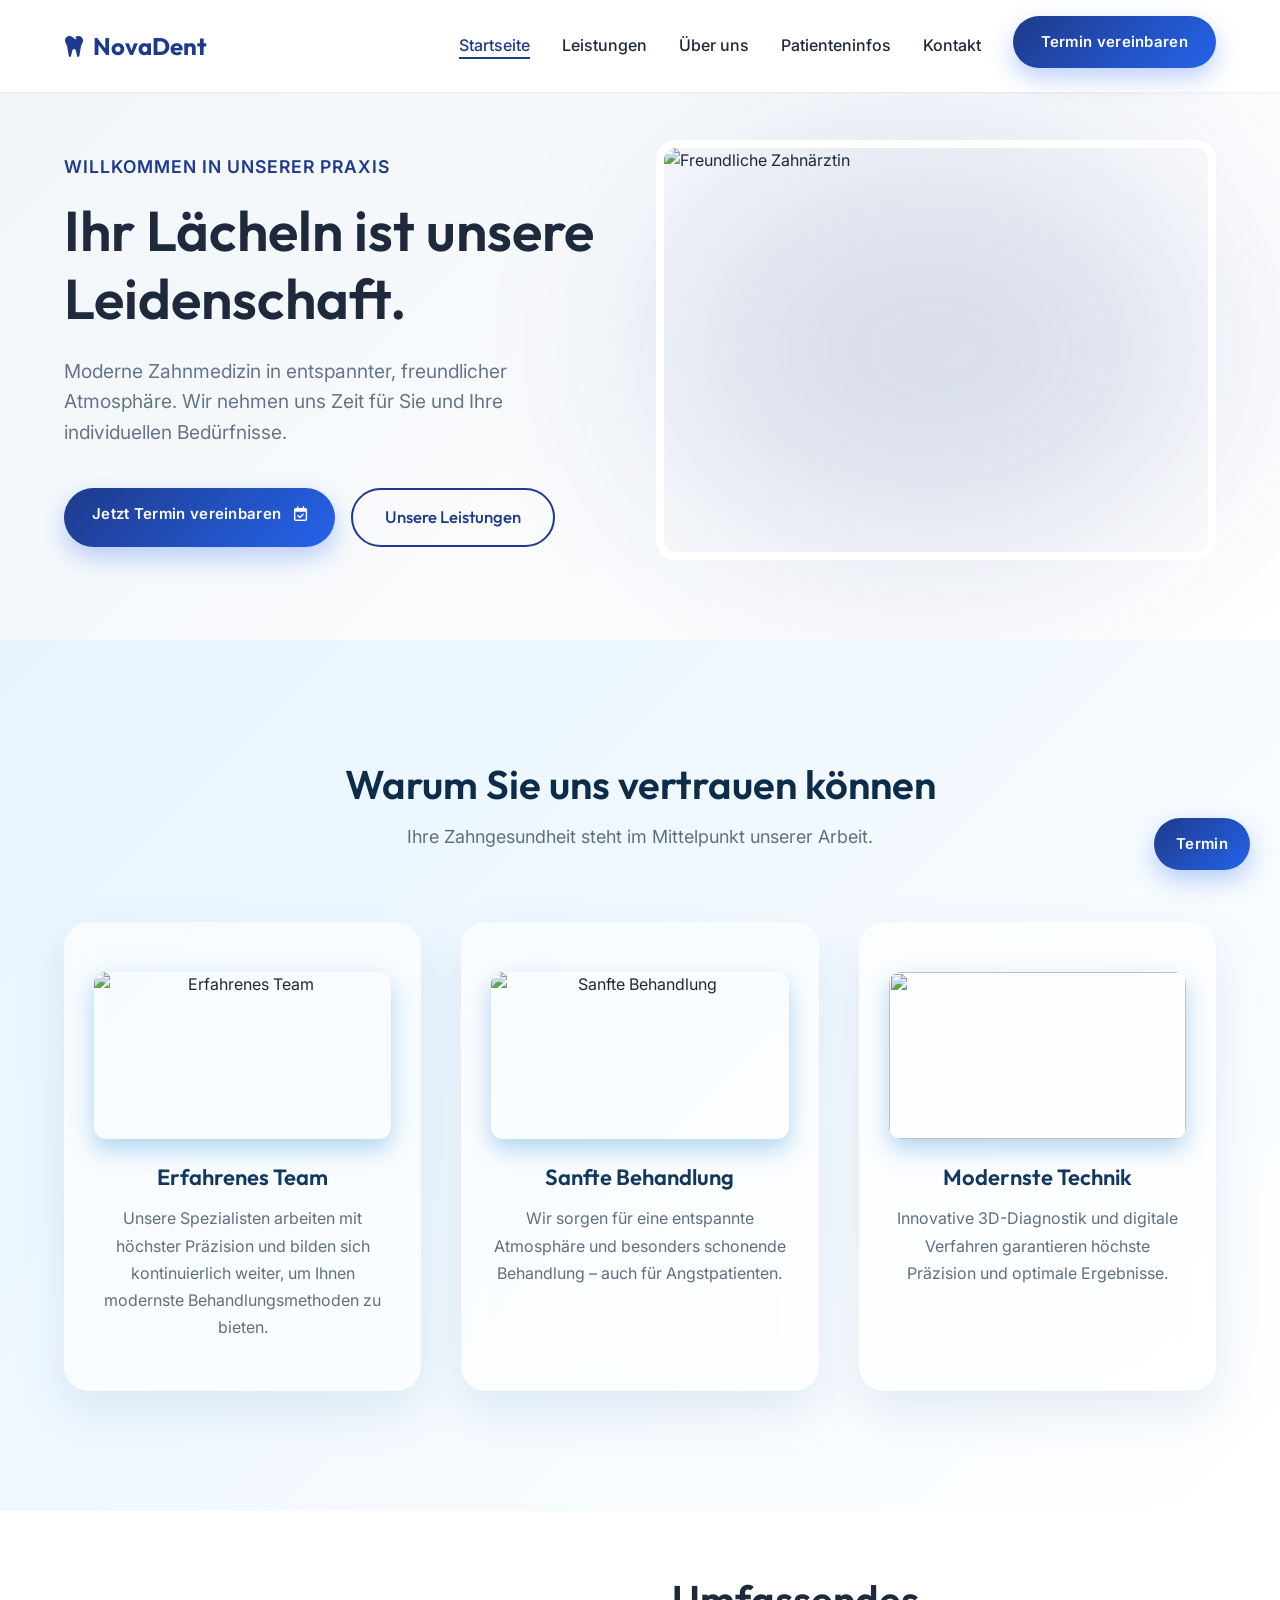
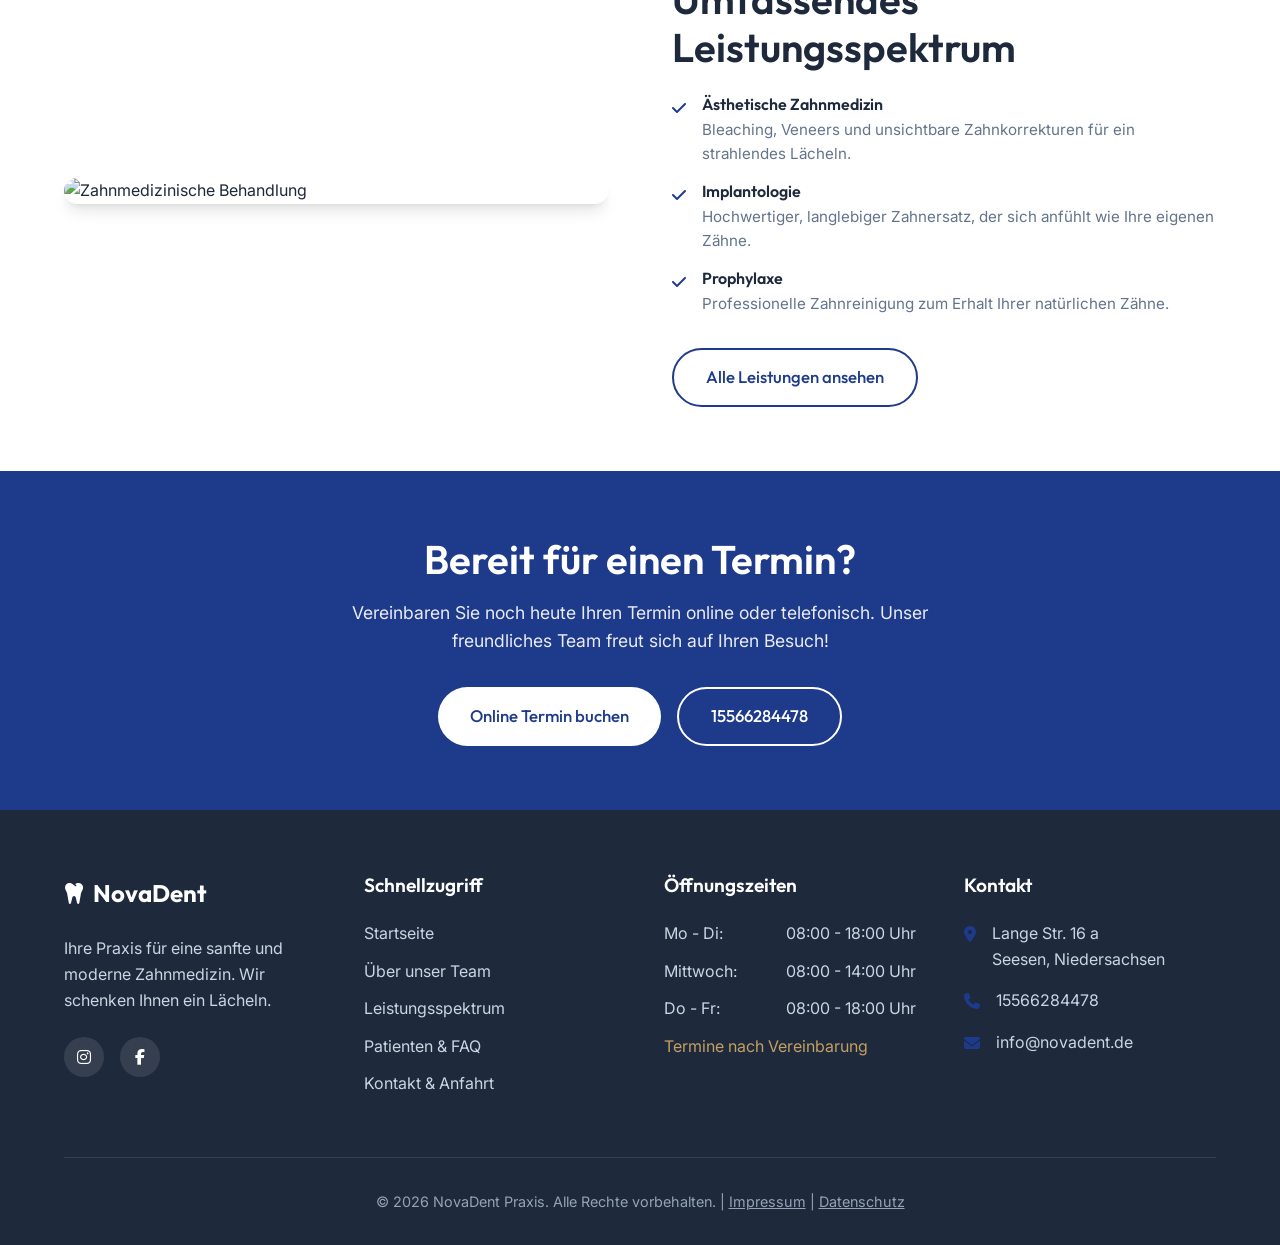
==== commit 7c97be39: "Update images and team member names in index.html and ueber-uns.html" ====
--- a/index.html
+++ b/index.html
@@ -84,7 +84,11 @@
                 <div class="creative-cards">
 
                     <div class="creative-card">
-                        <div class="circle">🦷</div>
+                        <div
+                            style="margin-bottom: 25px; overflow: hidden; border-radius: 12px; box-shadow: 0 10px 25px rgba(0, 119, 204, 0.3); aspect-ratio: 16/9;">
+                            <img src="https://images.unsplash.com/photo-1606811841689-23dfddce3e95?ixlib=rb-4.0.3&auto=format&fit=crop&w=800&q=80"
+                                alt="Erfahrenes Team" style="width: 100%; height: 100%; object-fit: cover;">
+                        </div>
                         <h3>Erfahrenes Team</h3>
                         <p>
                             Unsere Spezialisten arbeiten mit höchster Präzision und bilden sich
@@ -93,7 +97,11 @@
                     </div>
 
                     <div class="creative-card">
-                        <div class="circle">🌿</div>
+                        <div
+                            style="margin-bottom: 25px; overflow: hidden; border-radius: 12px; box-shadow: 0 10px 25px rgba(0, 119, 204, 0.3); aspect-ratio: 16/9;">
+                            <img src="https://images.unsplash.com/photo-1681939282781-341ac4f61996?q=80&w=1170&auto=format&fit=crop&ixlib=rb-4.1.0&ixid=M3wxMjA3fDB8MHxwaG90by1wYWdlfHx8fGVufDB8fHx8fA%3D%3D"
+                                alt="Sanfte Behandlung" style="width: 100%; height: 100%; object-fit: cover;">
+                        </div>
                         <h3>Sanfte Behandlung</h3>
                         <p>
                             Wir sorgen für eine entspannte Atmosphäre und besonders
@@ -102,11 +110,15 @@
                     </div>
 
                     <div class="creative-card">
-                        <div class="circle">✨</div>
+                        <div
+                            style="margin-bottom: 25px; overflow: hidden; border-radius: 12px; box-shadow: 0 10px 25px rgba(0, 119, 204, 0.3); aspect-ratio: 16/9;">
+                            <img src="https://plus.unsplash.com/premium_photo-1675686363507-22a8d0e11b4c?q=80&w=1203&auto=format&fit=crop&ixlib=rb-4.1.0&ixid=M3wxMjA3fDB8MHxwaG90by1wYWdlfHx8fGVufDB8fHx8fA%3D%3D"
+                                alt="" style="width: 100%; height: 100%; object-fit: cover;">
+                        </div>
                         <h3>Modernste Technik</h3>
                         <p>
-                            Innovative 3D-Diagnostik und digitale Verfahren garantieren
-                            höchste Präzision und optimale Ergebnisse.
+                            Innovative 3D-Diagnostik und digitale Verfahren garantieren höchste Präzision und optimale
+                            Ergebnisse.
                         </p>
                     </div>
 
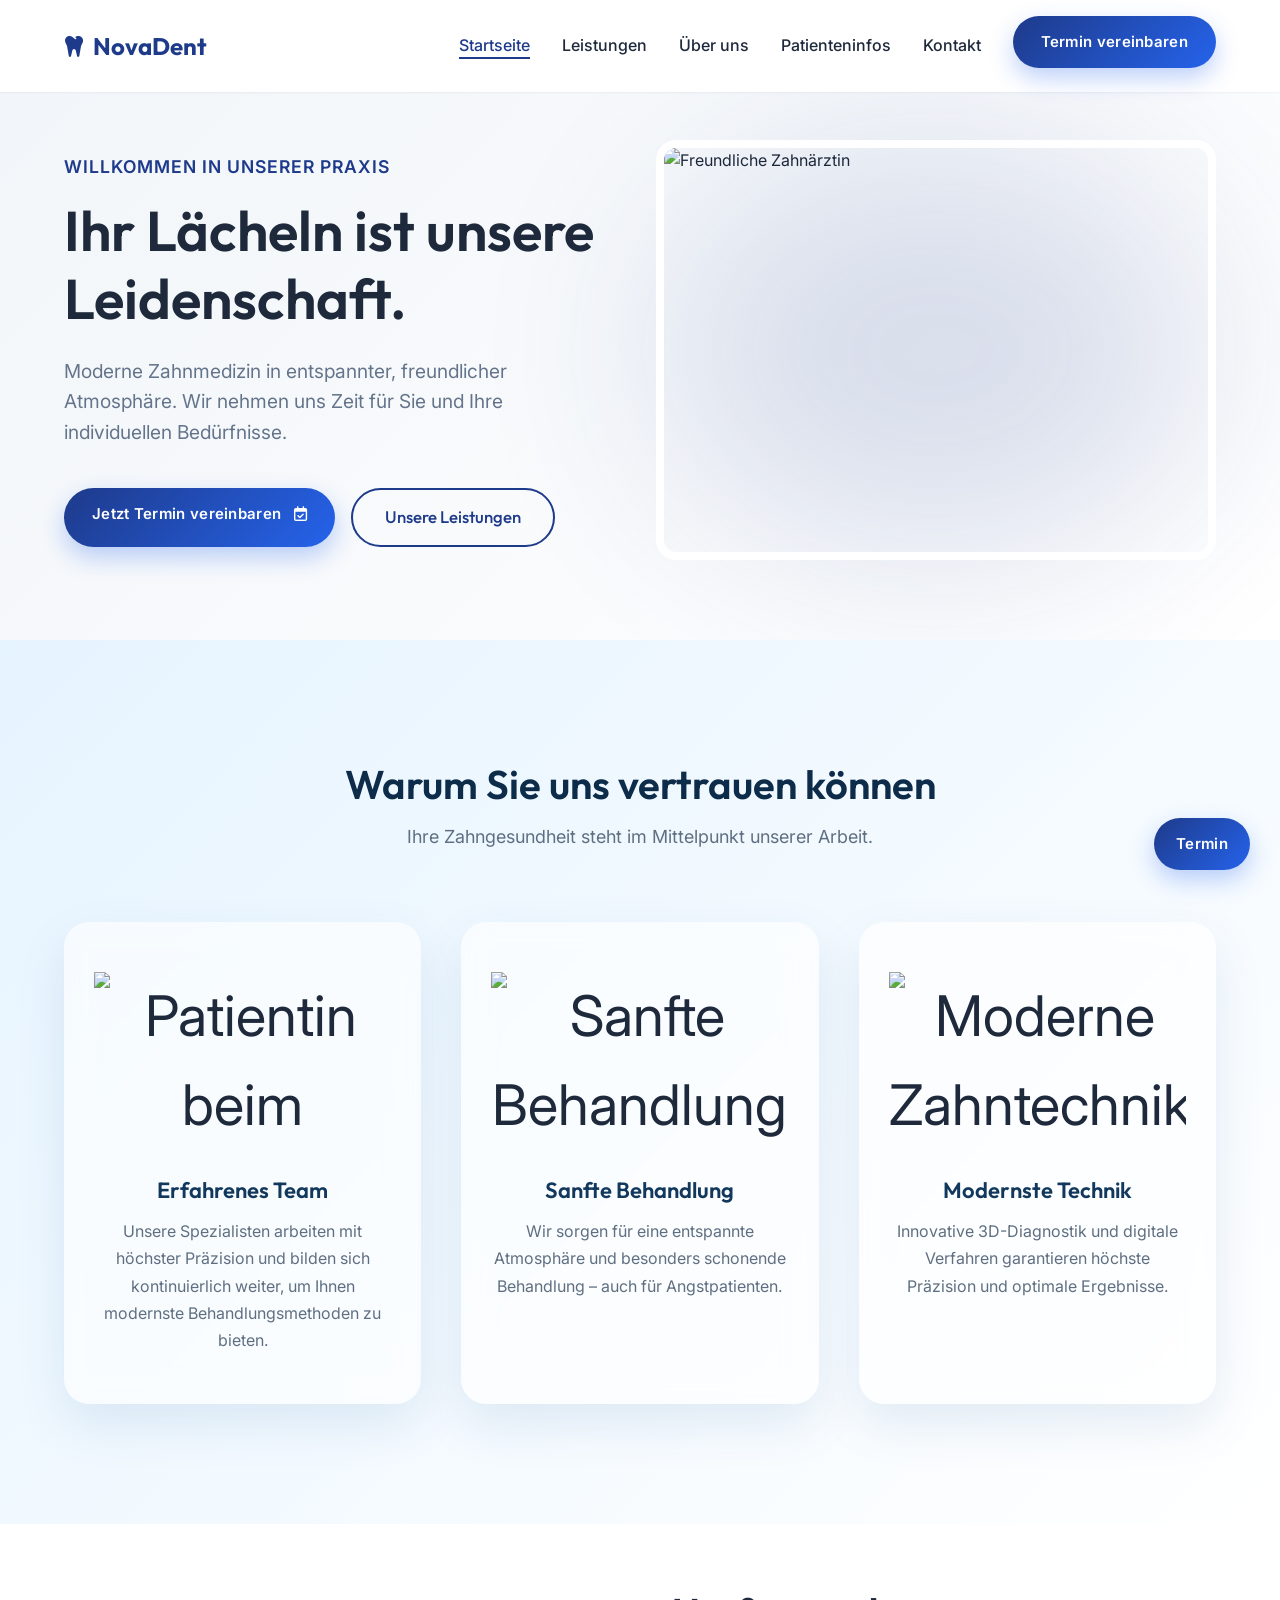
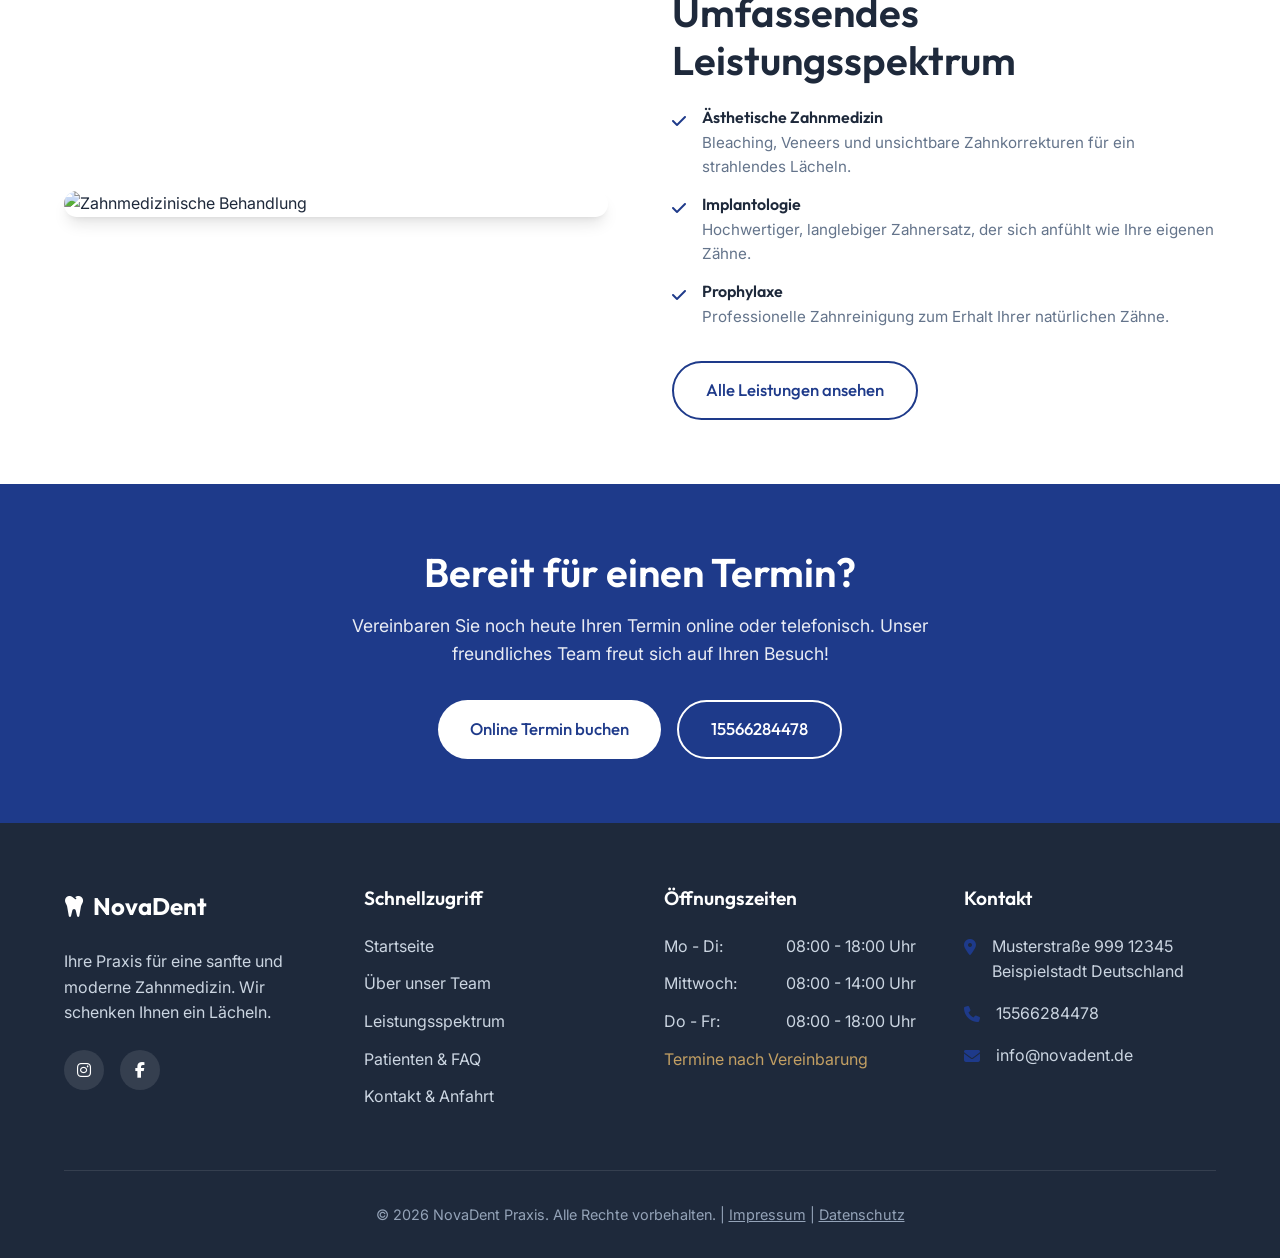
==== commit 7c518773: "Website aktualisiert" ====
--- a/index.html
+++ b/index.html
@@ -84,10 +84,9 @@
                 <div class="creative-cards">
 
                     <div class="creative-card">
-                        <div
-                            style="margin-bottom: 25px; overflow: hidden; border-radius: 12px; box-shadow: 0 10px 25px rgba(0, 119, 204, 0.3); aspect-ratio: 16/9;">
-                            <img src="https://images.unsplash.com/photo-1606811841689-23dfddce3e95?ixlib=rb-4.0.3&auto=format&fit=crop&w=800&q=80"
-                                alt="Erfahrenes Team" style="width: 100%; height: 100%; object-fit: cover;">
+                        <div class="circle">
+                            <img src="https://images.unsplash.com/photo-1606811841689-23dfddce3e95?q=80&w=1074&auto=format&fit=crop&ixlib=rb-4.1.0&ixid=M3wxMjA3fDB8MHxwaG90by1wYWdlfHx8fGVufDB8fHx8fA%3D%3D"
+                                alt="Patientin beim Zahnarzt">
                         </div>
                         <h3>Erfahrenes Team</h3>
                         <p>
@@ -97,10 +96,9 @@
                     </div>
 
                     <div class="creative-card">
-                        <div
-                            style="margin-bottom: 25px; overflow: hidden; border-radius: 12px; box-shadow: 0 10px 25px rgba(0, 119, 204, 0.3); aspect-ratio: 16/9;">
-                            <img src="https://images.unsplash.com/photo-1681939282781-341ac4f61996?q=80&w=1170&auto=format&fit=crop&ixlib=rb-4.1.0&ixid=M3wxMjA3fDB8MHxwaG90by1wYWdlfHx8fGVufDB8fHx8fA%3D%3D"
-                                alt="Sanfte Behandlung" style="width: 100%; height: 100%; object-fit: cover;">
+                        <div class="circle">
+                            <img src="https://plus.unsplash.com/premium_photo-1681966962522-546f370bc98e?q=80&w=2070&auto=format&fit=crop&ixlib=rb-4.1.0&ixid=M3wxMjA3fDB8MHxwaG90by1wYWdlfHx8fGVufDB8fHx8fA%3D%3D"
+                                alt="Sanfte Behandlung">
                         </div>
                         <h3>Sanfte Behandlung</h3>
                         <p>
@@ -110,15 +108,14 @@
                     </div>
 
                     <div class="creative-card">
-                        <div
-                            style="margin-bottom: 25px; overflow: hidden; border-radius: 12px; box-shadow: 0 10px 25px rgba(0, 119, 204, 0.3); aspect-ratio: 16/9;">
+                        <div class="circle">
                             <img src="https://plus.unsplash.com/premium_photo-1675686363507-22a8d0e11b4c?q=80&w=1203&auto=format&fit=crop&ixlib=rb-4.1.0&ixid=M3wxMjA3fDB8MHxwaG90by1wYWdlfHx8fGVufDB8fHx8fA%3D%3D"
-                                alt="" style="width: 100%; height: 100%; object-fit: cover;">
+                                alt="Moderne Zahntechnik">
                         </div>
                         <h3>Modernste Technik</h3>
                         <p>
-                            Innovative 3D-Diagnostik und digitale Verfahren garantieren höchste Präzision und optimale
-                            Ergebnisse.
+                            Innovative 3D-Diagnostik und digitale Verfahren garantieren
+                            höchste Präzision und optimale Ergebnisse.
                         </p>
                     </div>
 
@@ -234,7 +231,7 @@
                                 18:00 Uhr</span></li>
                         <li
                             style="display: flex; justify-content: space-between; margin-top: 0.5rem; color: var(--accent-color);">
-                            <span>Termine nach Vereinbarung</span>
+                            <a href="kontakt.html" style="color: inherit;">Termine nach Vereinbarung</a>
                         </li>
                     </ul>
                 </div>
@@ -245,8 +242,9 @@
                         <li>
                             <i class="fa-solid fa-location-dot"></i>
                             <div>
-                                Lange Str. 16 a<br>
-                                Seesen, Niedersachsen
+                                Musterstraße 999
+                                12345 Beispielstadt
+                                Deutschland
                             </div>
                         </li>
                         <li>
@@ -267,7 +265,7 @@
 
             <div class="footer-bottom">
                 <p>&copy; 2026 NovaDent Praxis. Alle Rechte vorbehalten. | <a href="impressum.html"
-                        style="color: inherit; text-decoration: underline;">Impressum</a> | <a href="#"
+                        style="color: inherit; text-decoration: underline;">Impressum</a> | <a href="datenschutz.html"
                         style="color: inherit; text-decoration: underline;">Datenschutz</a></p>
             </div>
         </div>
--- a/css/styles.css
+++ b/css/styles.css
@@ -439,205 +439,6 @@
 .fade-in.is-visible {
   opacity: 1;
   transform: translateY(0);
-}
-
-/* Why Us Section - Creative Version */
-.why-us-creative {
-  padding: 120px 20px;
-  background: linear-gradient(135deg, #e6f4ff, #ffffff);
-  text-align: center;
-  position: relative;
-  overflow: hidden;
-}
-
-.why-us-creative h2 {
-  font-size: 40px;
-  color: #0d2c4a;
-  margin-bottom: 15px;
-}
-
-.why-us-creative .subtitle {
-  font-size: 18px;
-  color: #5f6f81;
-  margin-bottom: 70px;
-}
-
-.creative-cards {
-  display: grid;
-  grid-template-columns: repeat(auto-fit, minmax(280px, 1fr));
-  gap: 40px;
-  max-width: 1200px;
-  margin: auto;
-}
-
-.creative-card {
-  backdrop-filter: blur(15px);
-  background: rgba(255, 255, 255, 0.6);
-  border-radius: 25px;
-  padding: 50px 30px;
-  box-shadow: 0 20px 50px rgba(0, 80, 150, 0.1);
-  transition: 0.4s ease;
-  position: relative;
-  animation: float 4s ease-in-out infinite;
-}
-
-.creative-card:hover {
-  transform: translateY(-15px) scale(1.03);
-  box-shadow: 0 30px 60px rgba(0, 80, 150, 0.2);
-}
-
-.circle {
-  width: 80px;
-  height: 80px;
-  margin: 0 auto 25px;
-  border-radius: 50%;
-  background: linear-gradient(135deg, #4db8ff, #0077cc);
-  display: flex;
-  align-items: center;
-  justify-content: center;
-  font-size: 32px;
-  color: white;
-  box-shadow: 0 10px 25px rgba(0, 119, 204, 0.3);
-}
-
-.creative-card h3 {
-  font-size: 22px;
-  margin-bottom: 15px;
-  color: #12395d;
-}
-
-.creative-card p {
-  font-size: 16px;
-  line-height: 1.7;
-  color: #5f6f81;
-}
-
-@keyframes float {
-  0% {
-    transform: translateY(0px);
-  }
-
-  50% {
-    transform: translateY(-8px);
-  }
-
-  100% {
-    transform: translateY(0px);
-  }
-}
-
-/* SERVICES GRID */
-.services {
-  display: grid;
-  grid-template-columns: repeat(auto-fit, minmax(300px, 1fr));
-  gap: 35px;
-  max-width: 1200px;
-  margin: auto;
-  padding: 80px 20px;
-  align-items: start;
-}
-
-/* SERVICE BOXES - NEW DESIGN */
-.services .service-box {
-  background: #ffffff;
-  border-radius: 16px;
-  padding: 25px;
-  box-shadow: 0 5px 20px rgba(0, 0, 0, 0.05);
-  transition: all 0.3s ease;
-  border: 2px solid transparent;
-  cursor: pointer;
-  text-align: center;
-  display: flex;
-  flex-direction: column;
-}
-
-.services .service-box img {
-  width: 100%;
-  height: 220px;
-  object-fit: cover;
-  border-radius: 12px;
-  margin-bottom: 20px;
-}
-
-.services .service-box:hover {
-  transform: translateY(-5px);
-}
-
-/* Aktiver Zustand (blauer Glow) */
-.services .service-box.active {
-  border: 2px solid #1e88e5;
-  box-shadow: 0 0 15px rgba(30, 136, 229, 0.5);
-}
-
-.services .card-inner {
-  padding: 30px;
-}
-
-.services .service-card h3 {
-  font-size: 22px;
-  color: #12395d;
-  margin-bottom: 15px;
-}
-
-.services .service-card p {
-  font-size: 15px;
-  color: #6b7c93;
-  margin-bottom: 20px;
-}
-
-.service-btn {
-  display: block;
-  margin: 0 auto;
-  padding: 12px 25px;
-  border: none;
-  border-radius: 30px;
-  background: linear-gradient(135deg, #4db8ff, #0077cc);
-  color: white;
-  cursor: pointer;
-  font-weight: 600;
-  transition: 0.3s ease;
-}
-
-.service-btn:hover {
-  background: linear-gradient(135deg, #0077cc, #005fa3);
-  transform: scale(1.05);
-}
-
-.extra-info {
-  max-height: 0;
-  overflow: hidden;
-  transition: all 0.4s ease;
-  opacity: 0;
-  text-align: left;
-  color: #6b7c93;
-}
-
-.extra-info.active {
-  max-height: 600px;
-  opacity: 1;
-  margin-top: 20px;
-}
-
-.extra-info p {
-  margin-bottom: 15px;
-}
-
-.extra-info ul {
-  padding-left: 0;
-  list-style: none;
-  margin-top: 10px;
-}
-
-.extra-info ul li {
-  margin-bottom: 8px;
-  display: flex;
-  align-items: center;
-  gap: 10px;
-}
-
-.extra-info ul li::before {
-  content: "✔";
-  color: #0077cc;
 }
 
 /* =========================
@@ -693,4 +494,94 @@
   z-index: 999;
   padding: 14px 22px;
   border-radius: 40px;
+}
+
+/* Why Us Section - Creative Version */
+.why-us-creative {
+  padding: 120px 20px;
+  background: linear-gradient(135deg, #e6f4ff, #ffffff);
+  text-align: center;
+  position: relative;
+  overflow: hidden;
+}
+
+.why-us-creative h2 {
+  font-size: 40px;
+  color: #0d2c4a;
+  margin-bottom: 15px;
+}
+
+.why-us-creative .subtitle {
+  font-size: 18px;
+  color: #5f6f81;
+  margin-bottom: 70px;
+}
+
+.creative-cards {
+  display: grid;
+  grid-template-columns: repeat(auto-fit, minmax(280px, 1fr));
+  gap: 40px;
+  max-width: 1200px;
+  margin: auto;
+}
+
+.creative-card {
+  backdrop-filter: blur(15px);
+  background: rgba(255, 255, 255, 0.6);
+  border-radius: 25px;
+  padding: 50px 30px;
+  box-shadow: 0 20px 50px rgba(0, 80, 150, 0.1);
+  transition: 0.4s ease;
+  position: relative;
+  animation: float 4s ease-in-out infinite;
+}
+
+.creative-card:hover {
+  transform: translateY(-15px) scale(1.03);
+  box-shadow: 0 30px 60px rgba(0, 80, 150, 0.2);
+}
+
+.circle {
+  width: 100%;
+  height: 180px;
+  background: none;
+  border-radius: 0;
+  overflow: hidden;
+  margin-bottom: 25px;
+  display: flex;
+  align-items: center;
+  justify-content: center;
+  font-size: 3.5rem;
+}
+
+.circle img {
+  width: 100%;
+  height: 100%;
+  object-fit: cover;
+}
+
+.creative-card h3 {
+  font-size: 22px;
+  margin-bottom: 15px;
+  color: #12395d;
+}
+
+.creative-card p {
+  font-size: 16px;
+  line-height: 1.7;
+  color: #5f6f81;
+}
+
+@keyframes float {
+  0% {
+    transform: translateY(0px);
+  }
+
+  50% {
+    transform: translateY(-8px);
+  }
+
+  100% {
+    transform: translateY(0px);
+  }
 }
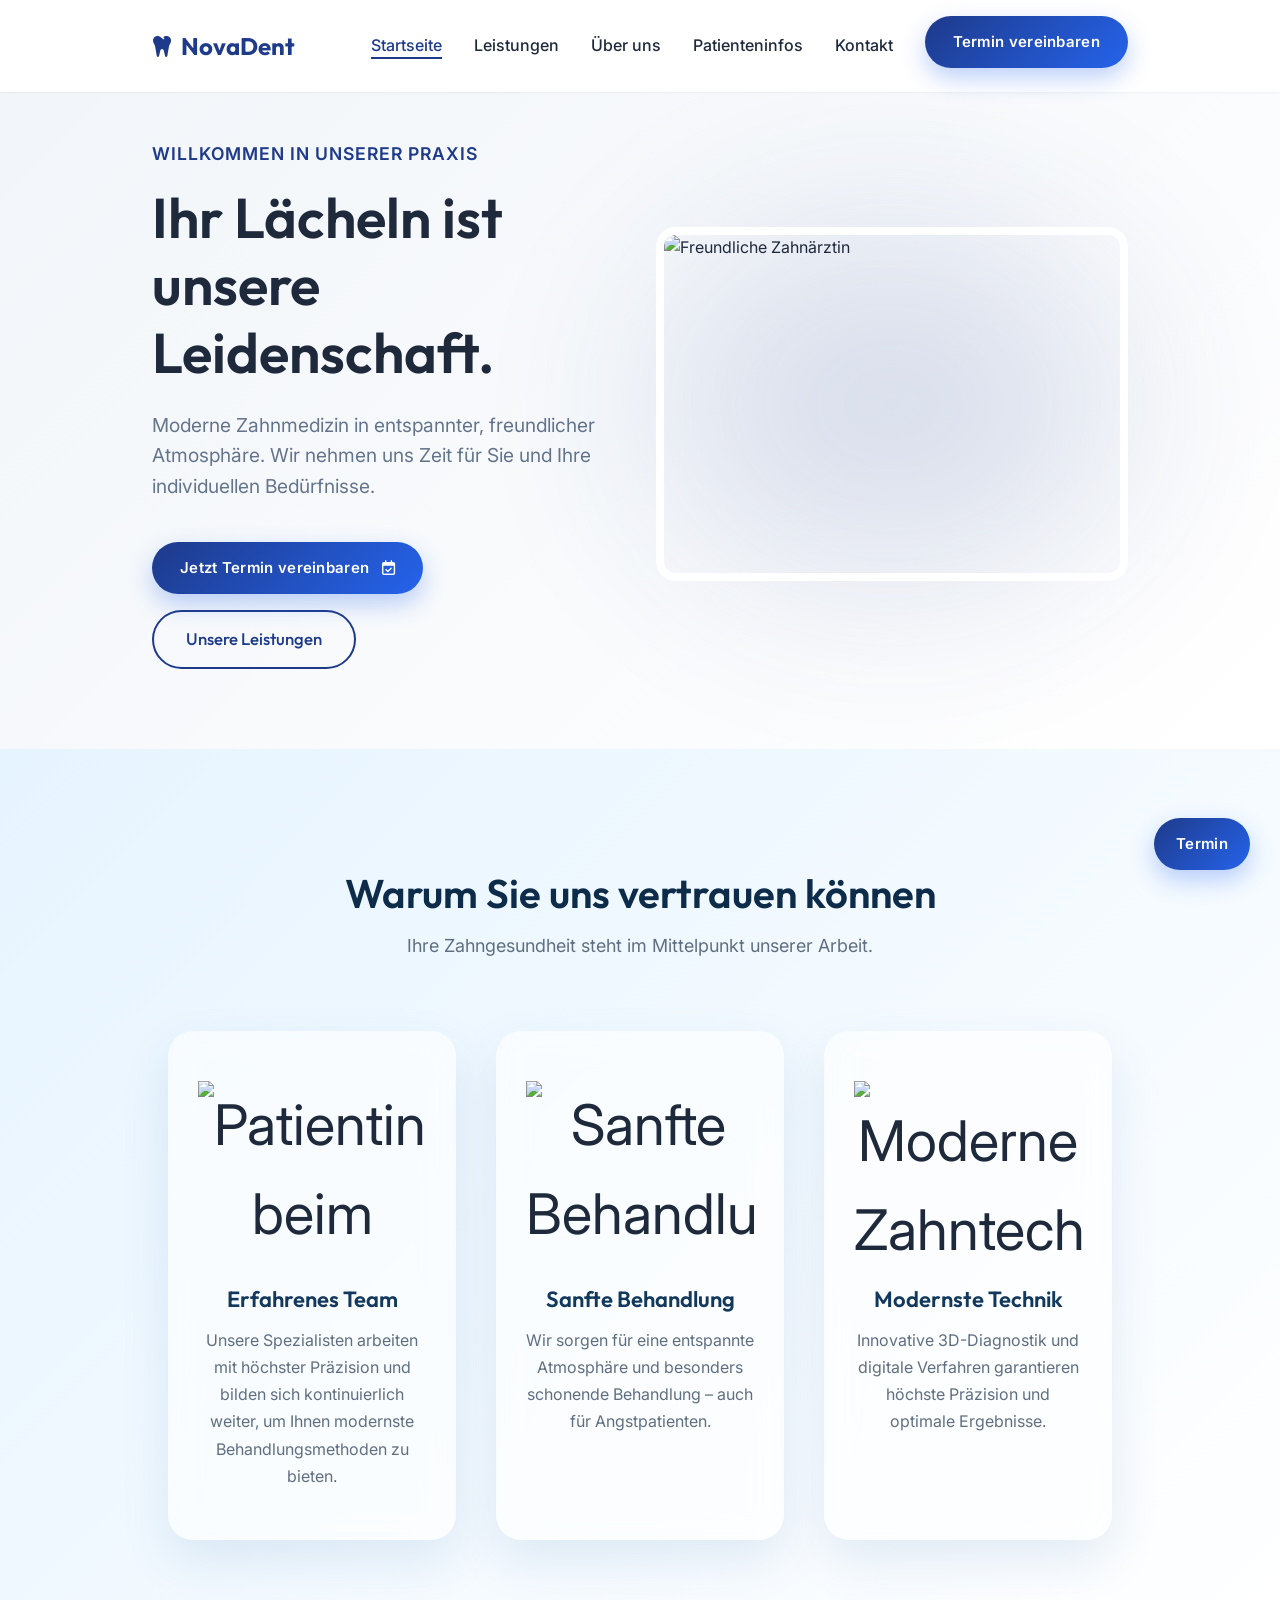
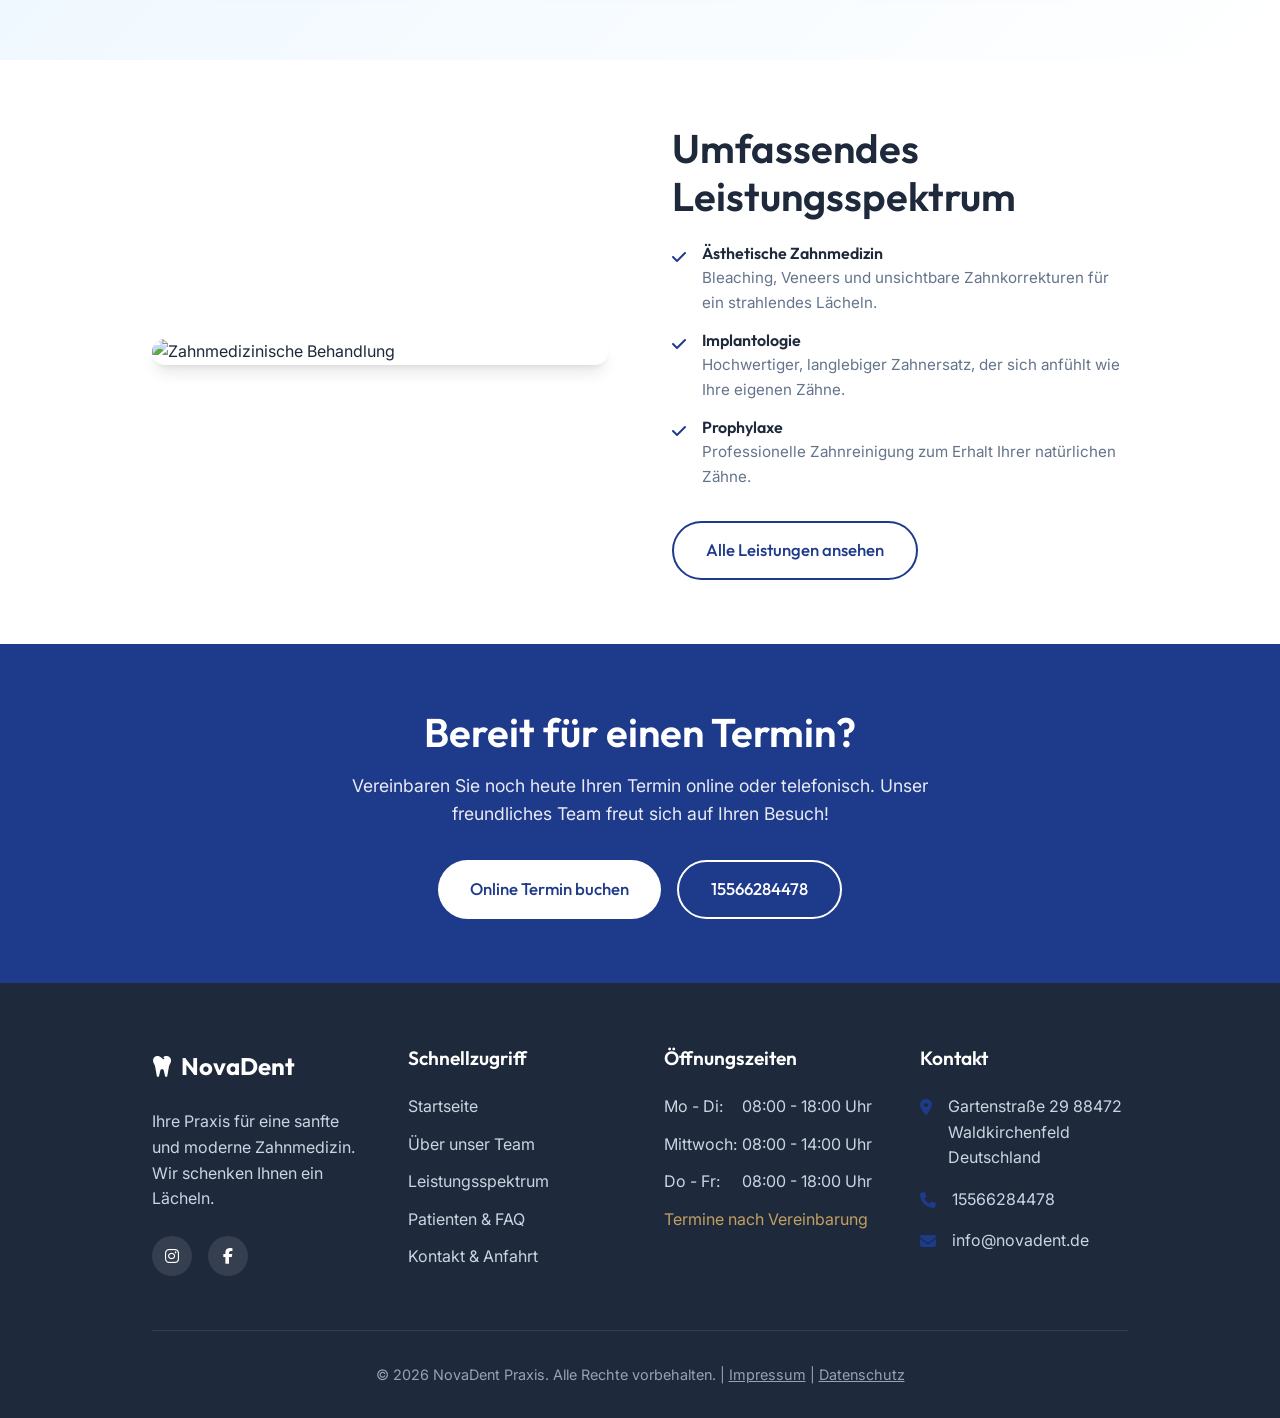
==== commit 5deff74e: "Update footer links, address information, and responsive design rules" ====
--- a/index.html
+++ b/index.html
@@ -10,6 +10,9 @@
 
     <!-- Font Awesome for Icons -->
     <link rel="stylesheet" href="https://cdnjs.cloudflare.com/ajax/libs/font-awesome/6.4.0/css/all.min.css">
+
+    <!-- Favicon -->
+    <link rel="icon" type="image/png" href="img/favicon.png">
 
     <!-- Core CSS -->
     <link rel="stylesheet" href="css/styles.css">
@@ -242,8 +245,8 @@
                         <li>
                             <i class="fa-solid fa-location-dot"></i>
                             <div>
-                                Musterstraße 999
-                                12345 Beispielstadt
+                                Gartenstraße 29
+                                88472 Waldkirchenfeld
                                 Deutschland
                             </div>
                         </li>
--- a/css/styles.css
+++ b/css/styles.css
@@ -94,6 +94,7 @@
 /* Layout & Utilities                        */
 /* ========================================= */
 .container {
+  width: 80%;
   max-width: var(--container-width);
   margin: 0 auto;
   padding: 0 1.5rem;
@@ -296,7 +297,15 @@
   color: var(--text-dark);
 }
 
-@media (max-width: 992px) {
+@media (max-width: 1024px) {
+  .container {
+    width: 90%;
+  }
+
+  .creative-card {
+    flex-direction: column;
+  }
+
   .main-nav {
     display: none;
     position: absolute;
@@ -320,6 +329,18 @@
 
   .mobile-menu-btn {
     display: block;
+  }
+}
+
+/* Handy */
+@media (max-width: 600px) {
+  h1 {
+    font-size: 24px;
+  }
+
+  .creative-card {
+    width: 100%;
+    margin-bottom: 20px;
   }
 }
 
